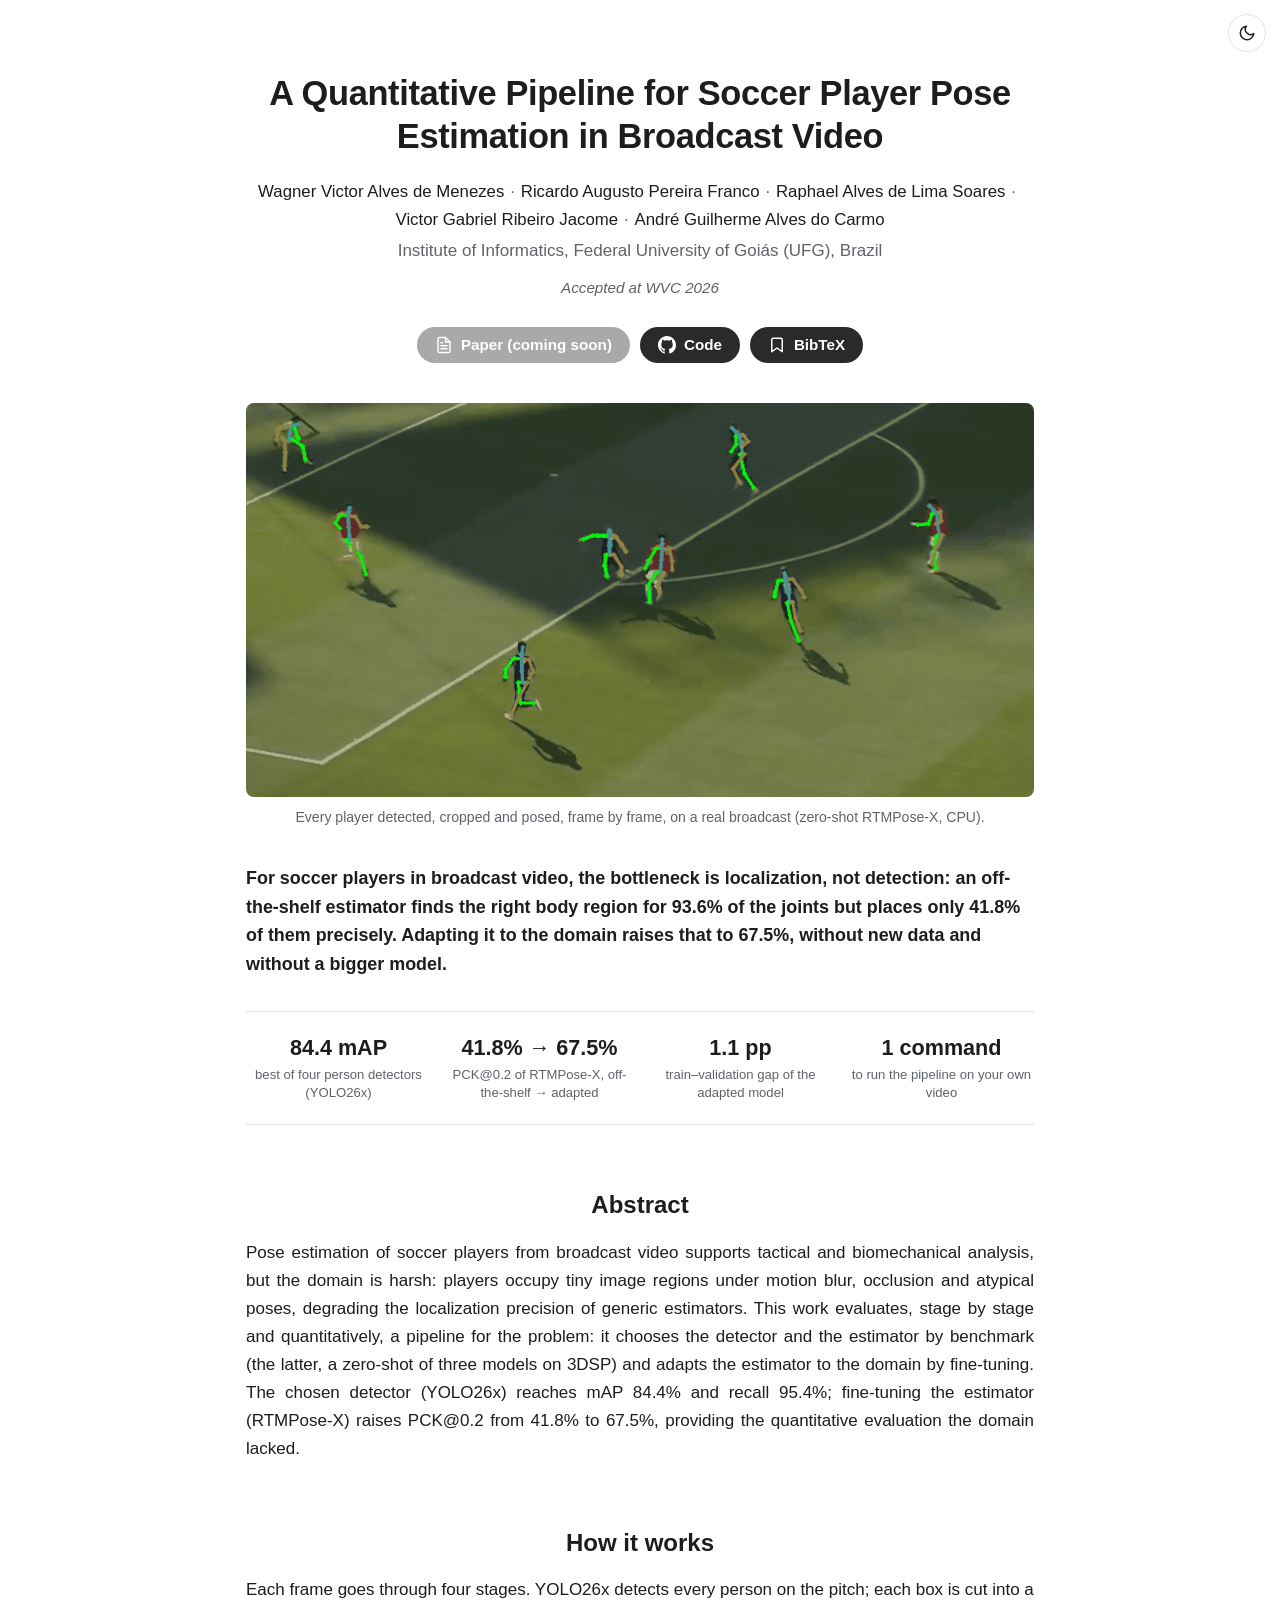
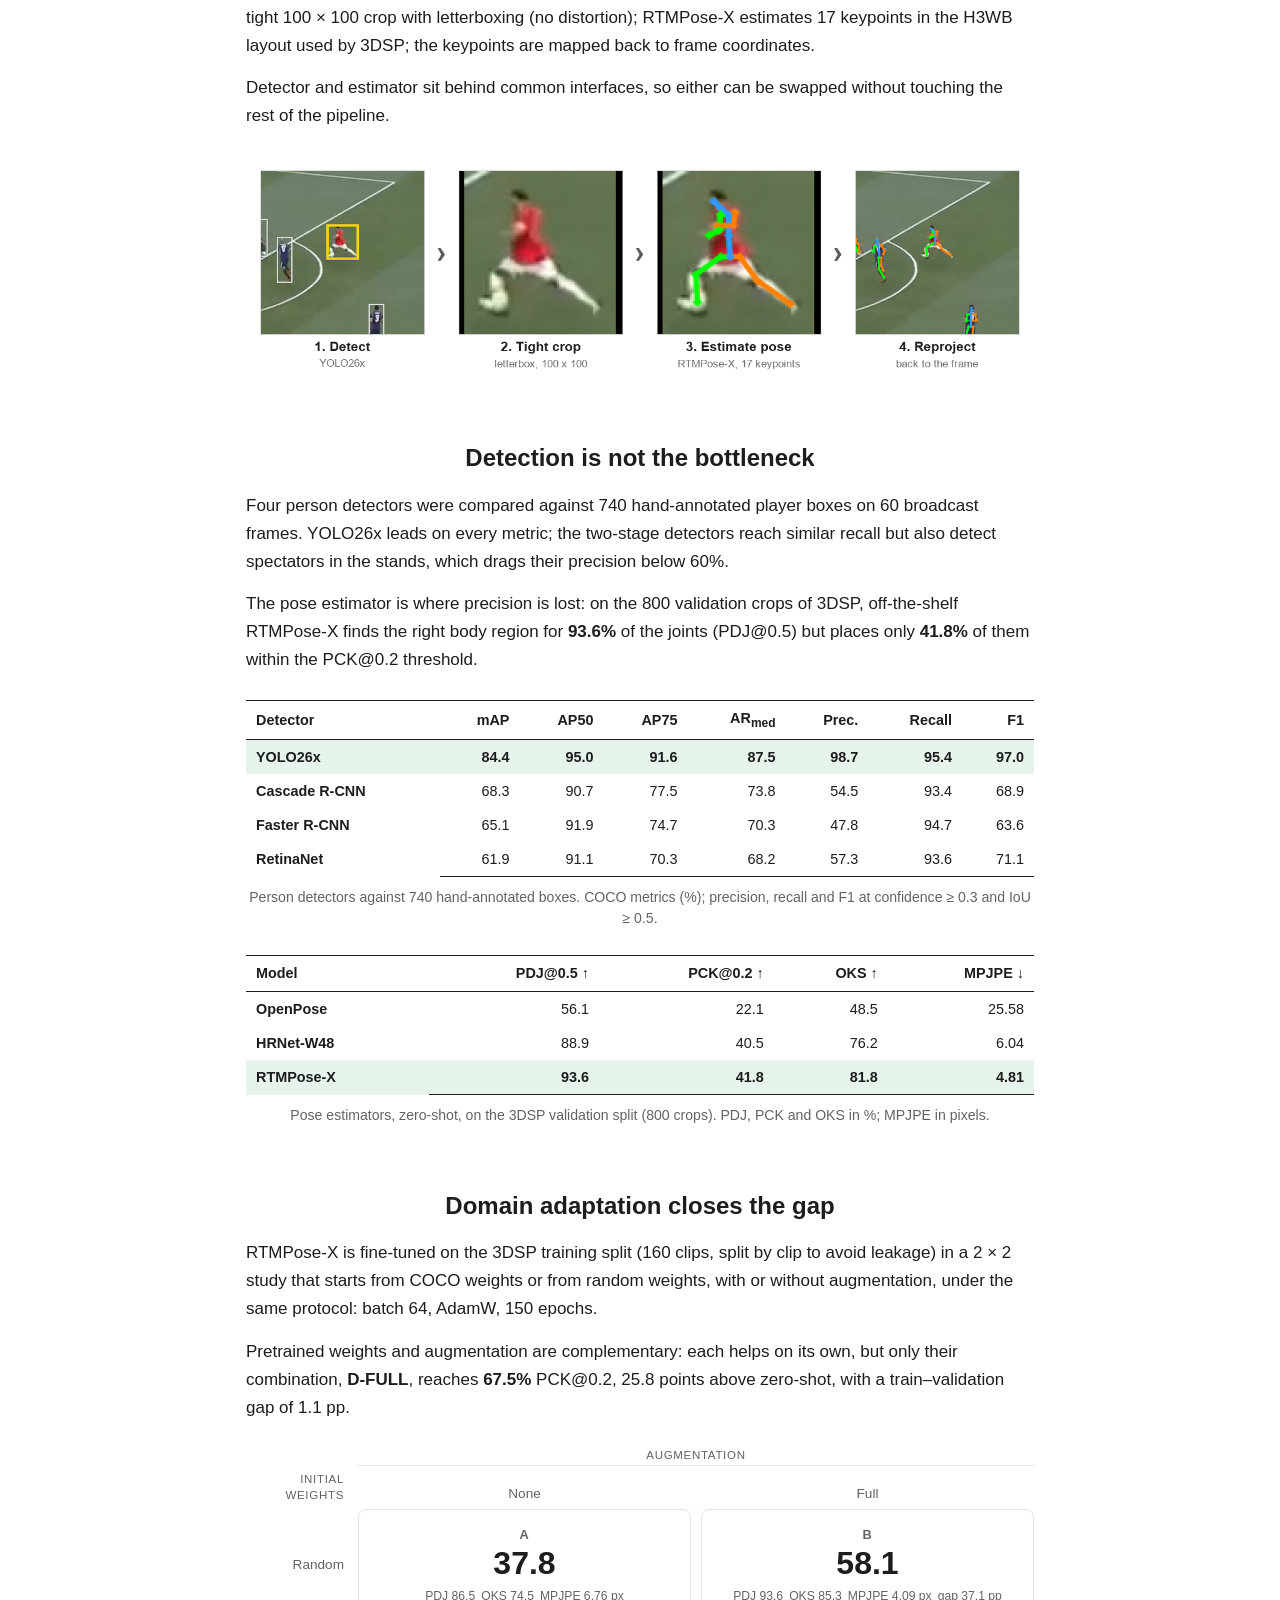
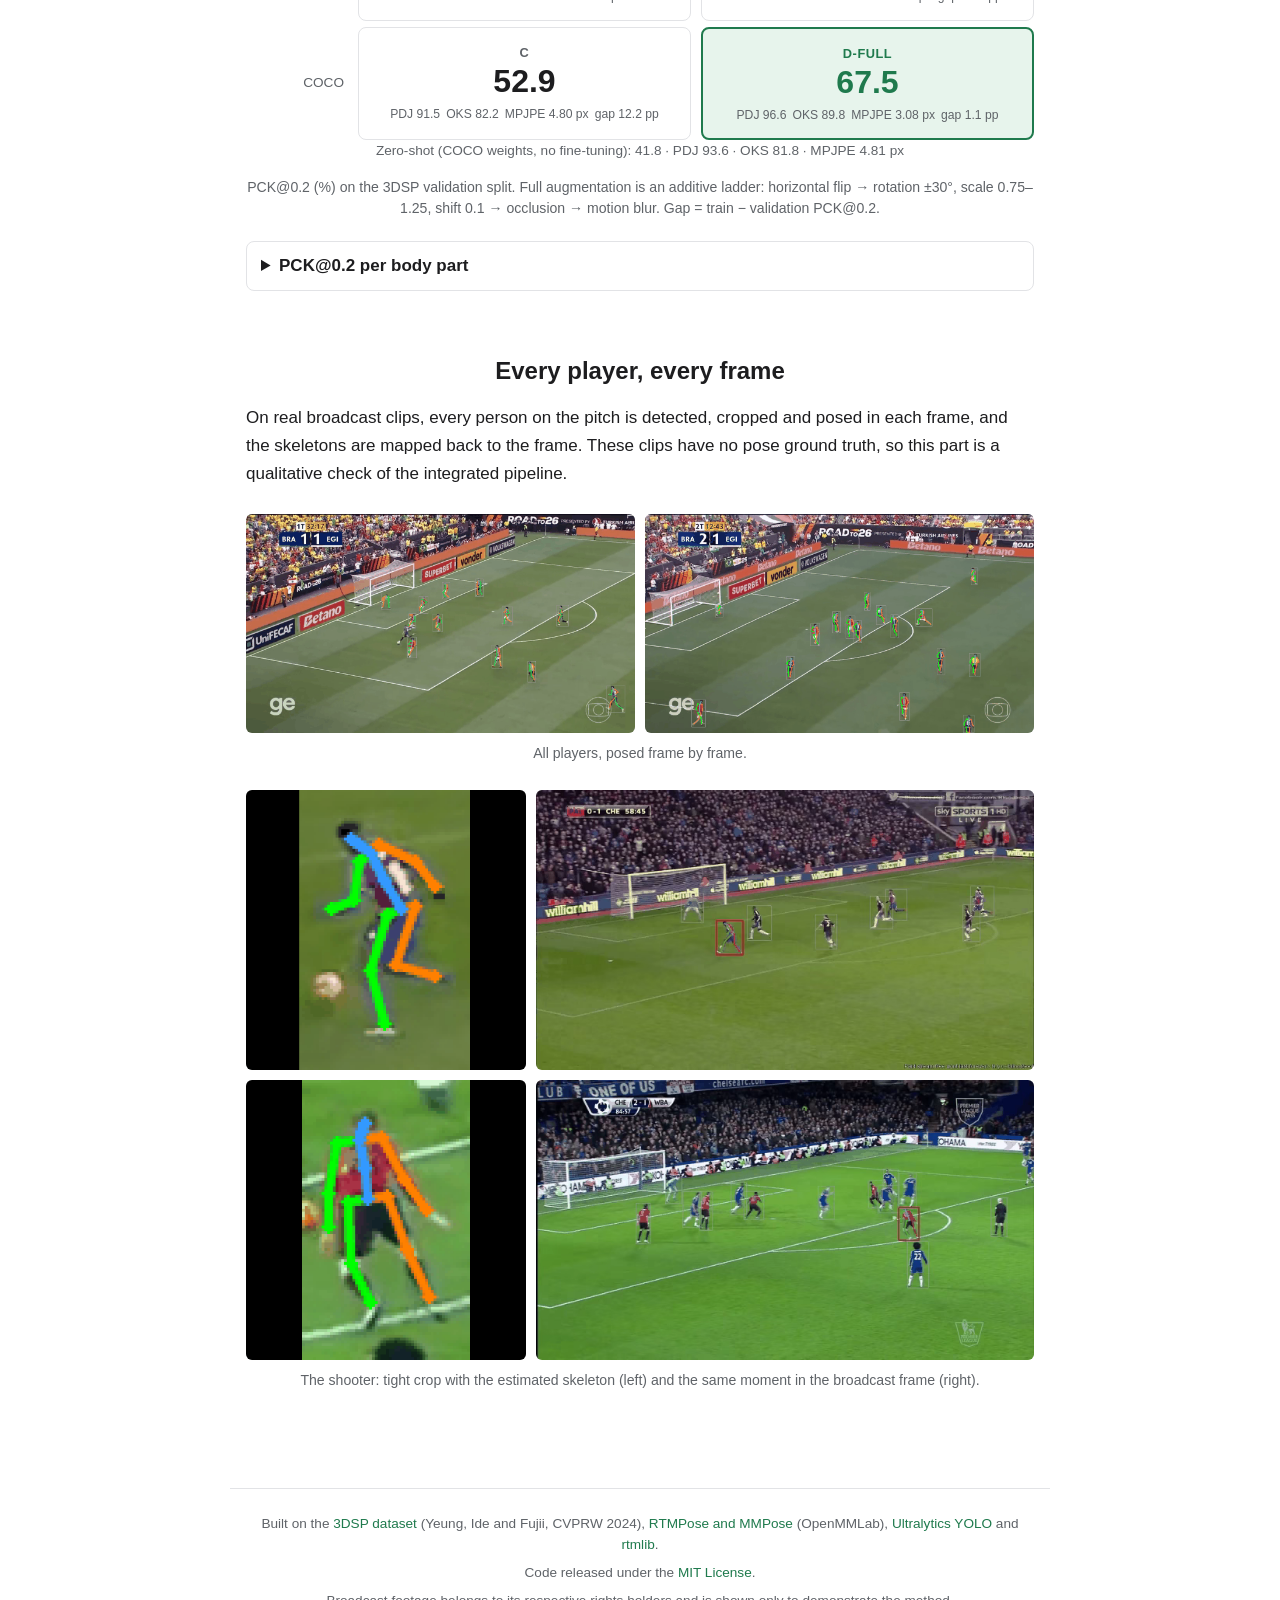
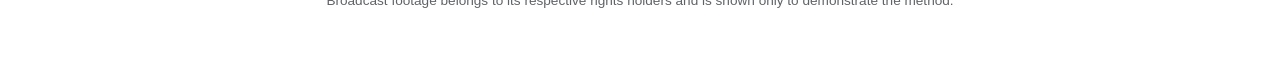
==== docs/index.html @ a641b064 "docs(page): project page do artigo do WVC 2026 em docs/ Página estática (HTML + CSS + JS mínimo, sem" ====
<!doctype html>
<html lang="en">
<head>
  <meta charset="utf-8">
  <meta name="viewport" content="width=device-width, initial-scale=1">
  <title>A Quantitative Pipeline for Soccer Player Pose Estimation in Broadcast Video</title>
  <meta name="description" content="Detector selection, estimator benchmark and domain adaptation for soccer player pose estimation in broadcast video, with every stage chosen by experiment. Accepted at WVC 2026.">
  <meta name="color-scheme" content="light dark">

  <!-- Open Graph / Twitter: static on purpose (link-preview crawlers do not run JavaScript). -->
  <meta property="og:type" content="website">
  <meta property="og:site_name" content="football-orient-pose">
  <meta property="og:url" content="https://wagnervic.github.io/football-orient-pose/">
  <meta property="og:title" content="A Quantitative Pipeline for Soccer Player Pose Estimation in Broadcast Video">
  <meta property="og:description" content="The bottleneck is localization, not detection: domain adaptation raises PCK@0.2 of RTMPose-X from 41.8% to 67.5% on broadcast soccer. Accepted at WVC 2026.">
  <meta property="og:image" content="https://wagnervic.github.io/football-orient-pose/static/images/og-preview.jpg">
  <meta property="og:image:width" content="1200">
  <meta property="og:image:height" content="630">
  <meta property="og:image:alt" content="Soccer players on a broadcast pitch, each overlaid with an estimated colored skeleton.">
  <meta name="twitter:card" content="summary_large_image">
  <meta name="twitter:title" content="A Quantitative Pipeline for Soccer Player Pose Estimation in Broadcast Video">
  <meta name="twitter:description" content="The bottleneck is localization, not detection: domain adaptation raises PCK@0.2 of RTMPose-X from 41.8% to 67.5% on broadcast soccer. Accepted at WVC 2026.">
  <meta name="twitter:image" content="https://wagnervic.github.io/football-orient-pose/static/images/og-preview.jpg">
  <meta name="twitter:image:alt" content="Soccer players on a broadcast pitch, each overlaid with an estimated colored skeleton.">

  <link rel="icon" href="data:image/svg+xml,%3Csvg xmlns='http://www.w3.org/2000/svg' viewBox='0 0 32 32'%3E%3Ccircle cx='16' cy='16' r='14' fill='%231f7a4d'/%3E%3Ccircle cx='16' cy='9' r='3' fill='white'/%3E%3Cpath d='M16 12v9M10 15h12M16 21l-4 6M16 21l4 6' stroke='white' stroke-width='2.4' stroke-linecap='round'/%3E%3C/svg%3E">
  <link rel="stylesheet" href="static/css/style.css">
  <script>
    try {
      var t = localStorage.getItem("theme");
      if (t === "light" || t === "dark") document.documentElement.setAttribute("data-theme", t);
    } catch (e) {}
  </script>
  <script src="static/js/main.js" defer></script>
</head>
<body>
  <button class="theme-toggle" id="theme-toggle" type="button" aria-label="Switch between light and dark mode"></button>

  <main class="page">
    <header class="intro">
      <h1 id="title">A Quantitative Pipeline for Soccer Player Pose Estimation in Broadcast Video</h1>
      <p class="authors" id="authors"></p>
      <p class="affiliation" id="affiliation"></p>
      <p class="status" id="status" hidden></p>
      <nav class="buttons" id="buttons" aria-label="Paper, code and citation"></nav>
      <div class="bibtex" id="bibtex" hidden>
        <div class="bibtex-head">
          <span id="bibtex-note"></span>
          <button class="copy" id="bibtex-copy" type="button">Copy</button>
        </div>
        <pre><code id="bibtex-code"></code></pre>
      </div>
    </header>

    <figure class="hero" id="hero"></figure>

    <p class="tldr" id="tldr"></p>
    <ul class="highlights" id="highlights"></ul>

    <section class="block" id="abstract-section" aria-labelledby="abstract-title">
      <h2 id="abstract-title">Abstract</h2>
      <p class="abstract" id="abstract"></p>
    </section>

    <section class="block" id="pipeline"></section>
    <section class="block" id="detection"></section>
    <section class="block" id="adaptation"></section>
    <section class="block" id="gallery"></section>

    <p class="load-error" id="load-error" hidden>
      The page content (<code>static/data/paper.json</code>) could not be loaded. If you opened this
      file straight from disk, serve the folder over HTTP instead:
      <code>cd docs &amp;&amp; python -m http.server 8000</code>, then open
      <code>http://localhost:8000</code>.
    </p>
    <noscript><p class="load-error">This page renders its content with JavaScript from <code>static/data/paper.json</code>.</p></noscript>
  </main>

  <footer class="footer" id="footer"></footer>
</body>
</html>
---- docs/static/css/style.css ----
/* Project page: single centered column, in the spirit of react-lm.github.io. */

:root {
  --bg: #ffffff;
  --fg: #1d1d1f;
  --muted: #5f6368;
  --border: #e2e3e6;
  --surface: #f5f6f7;
  --accent: #1f7a4d;
  --accent-soft: #e7f4ec;
  --btn-bg: #2a2a2d;
  --btn-fg: #ffffff;
  --todo-bg: #fff1b8;
  --todo-fg: #6b4e00;
  --radius: 8px;
  --column: 820px;
  color-scheme: light;
}

@media (prefers-color-scheme: dark) {
  :root:not([data-theme="light"]) {
    --bg: #121316;
    --fg: #e7e8ea;
    --muted: #a2a6ad;
    --border: #2b2d33;
    --surface: #1a1c20;
    --accent: #5ccb92;
    --accent-soft: #15291f;
    --btn-bg: #e7e8ea;
    --btn-fg: #121316;
    --todo-bg: #4a3a00;
    --todo-fg: #ffe28a;
    color-scheme: dark;
  }
}

:root[data-theme="dark"] {
  --bg: #121316;
  --fg: #e7e8ea;
  --muted: #a2a6ad;
  --border: #2b2d33;
  --surface: #1a1c20;
  --accent: #5ccb92;
  --accent-soft: #15291f;
  --btn-bg: #e7e8ea;
  --btn-fg: #121316;
  --todo-bg: #4a3a00;
  --todo-fg: #ffe28a;
  color-scheme: dark;
}

*,
*::before,
*::after { box-sizing: border-box; }

html { -webkit-text-size-adjust: 100%; }

body {
  margin: 0;
  background: var(--bg);
  color: var(--fg);
  font-family: -apple-system, BlinkMacSystemFont, "Segoe UI", Roboto, "Helvetica Neue", Arial, sans-serif;
  font-size: 17px;
  line-height: 1.65;
  overflow-wrap: break-word;
}

a { color: var(--accent); text-decoration: none; }
a:hover { text-decoration: underline; }

img,
video { display: block; max-width: 100%; height: auto; }

code,
pre { font-family: ui-monospace, SFMono-Regular, Menlo, Consolas, "Liberation Mono", monospace; }

.page {
  max-width: var(--column);
  margin: 0 auto;
  padding: 72px 16px 24px;
}

.muted { color: var(--muted); font-weight: 400; }

.todo {
  background: var(--todo-bg);
  color: var(--todo-fg);
  border-radius: 4px;
  padding: 0 4px;
}

/* ---------- header ---------- */

.intro { text-align: center; }

h1 {
  margin: 0 0 20px;
  font-size: 2.15rem;
  line-height: 1.25;
  font-weight: 700;
  letter-spacing: -0.01em;
}

.authors {
  margin: 0 0 4px;
  font-size: 1.05rem;
}
.authors .author { white-space: nowrap; }
.authors .sep { color: var(--muted); padding: 0 0.35em; }

.affiliation { margin: 0; color: var(--muted); }

.status {
  margin: 10px 0 0;
  color: var(--muted);
  font-size: 0.95rem;
  font-style: italic;
}

.buttons {
  display: flex;
  flex-wrap: wrap;
  justify-content: center;
  gap: 10px;
  margin: 26px 0 0;
}

.btn {
  display: inline-flex;
  align-items: center;
  gap: 8px;
  padding: 9px 18px;
  border: 0;
  border-radius: 999px;
  background: var(--btn-bg);
  color: var(--btn-fg);
  font: inherit;
  font-size: 0.95rem;
  font-weight: 600;
  line-height: 1.2;
  cursor: pointer;
}
.btn:hover { text-decoration: none; opacity: 0.88; }
.btn:focus-visible,
.copy:focus-visible,
.theme-toggle:focus-visible,
summary:focus-visible { outline: 2px solid var(--accent); outline-offset: 3px; }
.btn svg { width: 18px; height: 18px; flex: none; }
.btn.is-disabled { opacity: 0.4; cursor: not-allowed; }
.btn.is-disabled:hover { opacity: 0.4; }

.bibtex {
  margin: 20px 0 0;
  text-align: left;
  border: 1px solid var(--border);
  border-radius: var(--radius);
  background: var(--surface);
}
.bibtex-head {
  display: flex;
  align-items: center;
  justify-content: space-between;
  gap: 12px;
  padding: 10px 14px;
  border-bottom: 1px solid var(--border);
  color: var(--muted);
  font-size: 0.85rem;
  line-height: 1.4;
}
.bibtex pre {
  margin: 0;
  padding: 14px;
  overflow-x: auto;
  font-size: 0.82rem;
  line-height: 1.55;
}
.copy {
  flex: none;
  padding: 5px 12px;
  border: 1px solid var(--border);
  border-radius: 999px;
  background: var(--bg);
  color: var(--fg);
  font: inherit;
  font-size: 0.82rem;
  cursor: pointer;
}

/* ---------- hero, tl;dr, highlights ---------- */

.hero { margin: 40px 0 0; }
.hero img { width: 100%; border-radius: var(--radius); }

figcaption {
  margin-top: 10px;
  color: var(--muted);
  font-size: 0.88rem;
  line-height: 1.5;
  text-align: center;
}

.tldr {
  margin: 36px 0 0;
  font-size: 1.12rem;
  font-weight: 700;
  line-height: 1.6;
}

.highlights {
  display: grid;
  grid-template-columns: repeat(4, 1fr);
  gap: 16px;
  margin: 32px 0 0;
  padding: 22px 0;
  list-style: none;
  border-top: 1px solid var(--border);
  border-bottom: 1px solid var(--border);
  text-align: center;
}
.highlights .value {
  display: block;
  font-size: 1.35rem;
  font-weight: 700;
  line-height: 1.3;
  white-space: nowrap;
}
.highlights .label {
  display: block;
  margin-top: 4px;
  color: var(--muted);
  font-size: 0.82rem;
  line-height: 1.4;
}

/* ---------- sections ---------- */

.block { margin: 64px 0 0; }

h2 {
  margin: 0 0 18px;
  font-size: 1.5rem;
  line-height: 1.3;
  font-weight: 700;
  text-align: center;
}

.block p { margin: 0 0 14px; }
.abstract { text-align: justify; hyphens: auto; }

.figure { margin: 26px 0 0; }
.figure img { width: 100%; border-radius: var(--radius); }

/* ---------- tables ---------- */

.table-figure { margin: 26px 0 0; }
.table-wrap { overflow-x: auto; }

table {
  width: 100%;
  border-collapse: collapse;
  font-size: 0.9rem;
  font-variant-numeric: tabular-nums;
  line-height: 1.4;
}
thead th {
  border-top: 1.5px solid var(--fg);
  border-bottom: 1px solid var(--fg);
  font-weight: 600;
}
tbody tr:last-child td { border-bottom: 1.5px solid var(--fg); }
th,
td {
  padding: 7px 10px;
  text-align: right;
  white-space: nowrap;
}
th:first-child,
td:first-child { text-align: left; }
tr.best > * { background: var(--accent-soft); font-weight: 700; }
td.best-col,
th.best-col { font-weight: 700; }
th .muted { font-size: 0.8em; }

/* ---------- 2x2 matrix ---------- */

.matrix {
  display: grid;
  grid-template-columns: auto 1fr 1fr;
  gap: 6px 10px;
  margin: 26px 0 0;
}
.matrix .axis {
  align-self: end;
  color: var(--muted);
  font-size: 0.85rem;
  line-height: 1.35;
  text-align: center;
}
.matrix .axis small { display: block; font-size: 0.72rem; text-transform: uppercase; letter-spacing: 0.06em; }
.matrix .axis.span { grid-column: 2 / 4; padding-bottom: 2px; border-bottom: 1px solid var(--border); }
.matrix .axis.corner { text-align: right; padding-right: 4px; max-width: 7.5em; }
.matrix .axis.row { align-self: center; text-align: right; padding-right: 4px; }
.cell {
  padding: 14px 12px;
  border: 1px solid var(--border);
  border-radius: var(--radius);
  text-align: center;
}
.cell .id { color: var(--muted); font-size: 0.8rem; font-weight: 600; letter-spacing: 0.04em; }
.cell .pck { font-size: 2rem; font-weight: 700; line-height: 1.15; font-variant-numeric: tabular-nums; }
.cell .meta { margin-top: 6px; color: var(--muted); font-size: 0.76rem; line-height: 1.45; }
.cell .meta span { display: inline-block; padding: 0 3px; }
.cell.best { border: 2px solid var(--accent); background: var(--accent-soft); }
.cell.best .id,
.cell.best .pck { color: var(--accent); }
.reference {
  margin: 16px 0 0;
  color: var(--muted);
  font-size: 0.85rem;
  text-align: center;
}

details.more {
  margin: 22px 0 0;
  border: 1px solid var(--border);
  border-radius: var(--radius);
}
details.more summary {
  padding: 10px 14px;
  font-weight: 600;
  cursor: pointer;
}
details.more[open] summary { border-bottom: 1px solid var(--border); }
details.more .table-figure { margin: 0; padding: 12px 14px 4px; }

/* ---------- gallery ---------- */

.gallery-group { margin: 26px 0 0; }
.gallery-group .grid { display: grid; gap: 10px; }
.gallery-group.pair .grid { grid-template-columns: 1fr 1fr; }
.gallery-group.crop-frame .grid { grid-template-columns: 1fr 1.7778fr; }
.gallery-group img,
.gallery-group video { width: 100%; border-radius: 6px; background: var(--surface); }

/* ---------- footer ---------- */

.footer {
  max-width: var(--column);
  margin: 72px auto 0;
  padding: 24px 16px 48px;
  border-top: 1px solid var(--border);
  color: var(--muted);
  font-size: 0.85rem;
  line-height: 1.6;
  text-align: center;
}
.footer p { margin: 0 0 6px; }

.load-error {
  margin: 40px 0 0;
  padding: 14px 16px;
  border-radius: var(--radius);
  background: var(--todo-bg);
  color: var(--todo-fg);
}

/* ---------- theme toggle ---------- */

.theme-toggle {
  position: absolute;
  top: 14px;
  right: 14px;
  z-index: 10;
  display: grid;
  place-items: center;
  width: 38px;
  height: 38px;
  padding: 0;
  border: 1px solid var(--border);
  border-radius: 999px;
  background: var(--bg);
  color: var(--fg);
  cursor: pointer;
}
.theme-toggle svg { width: 18px; height: 18px; }

/* ---------- small screens ---------- */

@media (max-width: 640px) {
  body { font-size: 16px; }
  .page { padding-top: 64px; }
  h1 { font-size: 1.55rem; }
  .authors { font-size: 0.98rem; }
  .highlights { grid-template-columns: 1fr 1fr; row-gap: 22px; }
  .highlights .value { font-size: 1.2rem; }
  .block { margin-top: 52px; }
  h2 { font-size: 1.3rem; }
  .abstract { text-align: left; }
  table { font-size: 0.82rem; }
  th,
  td { padding: 6px 6px; }
  thead th { white-space: normal; vertical-align: bottom; }
  .optional { display: none; }
  .cell { padding: 10px 6px; }
  .cell .pck { font-size: 1.6rem; }
  .gallery-group.pair .grid { grid-template-columns: 1fr; }
}

@media (prefers-reduced-motion: reduce) {
  * { scroll-behavior: auto !important; }
}
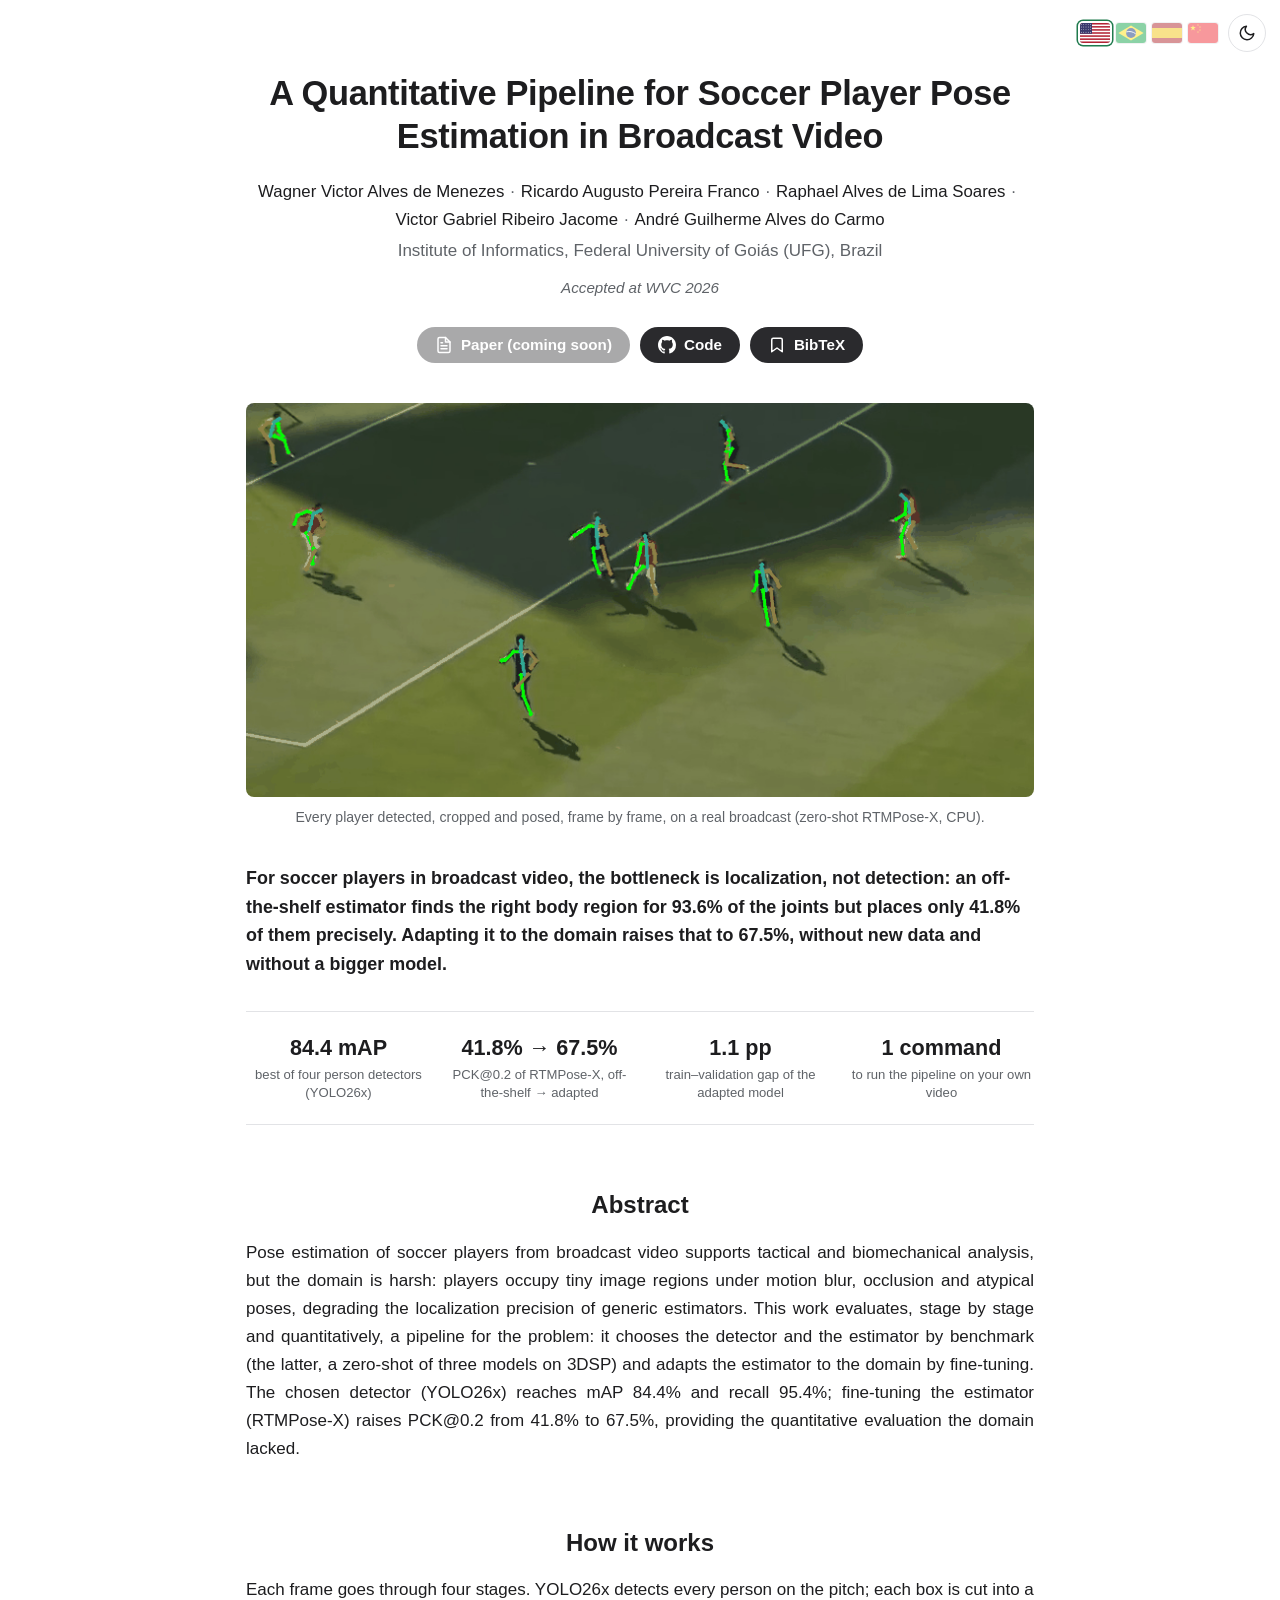
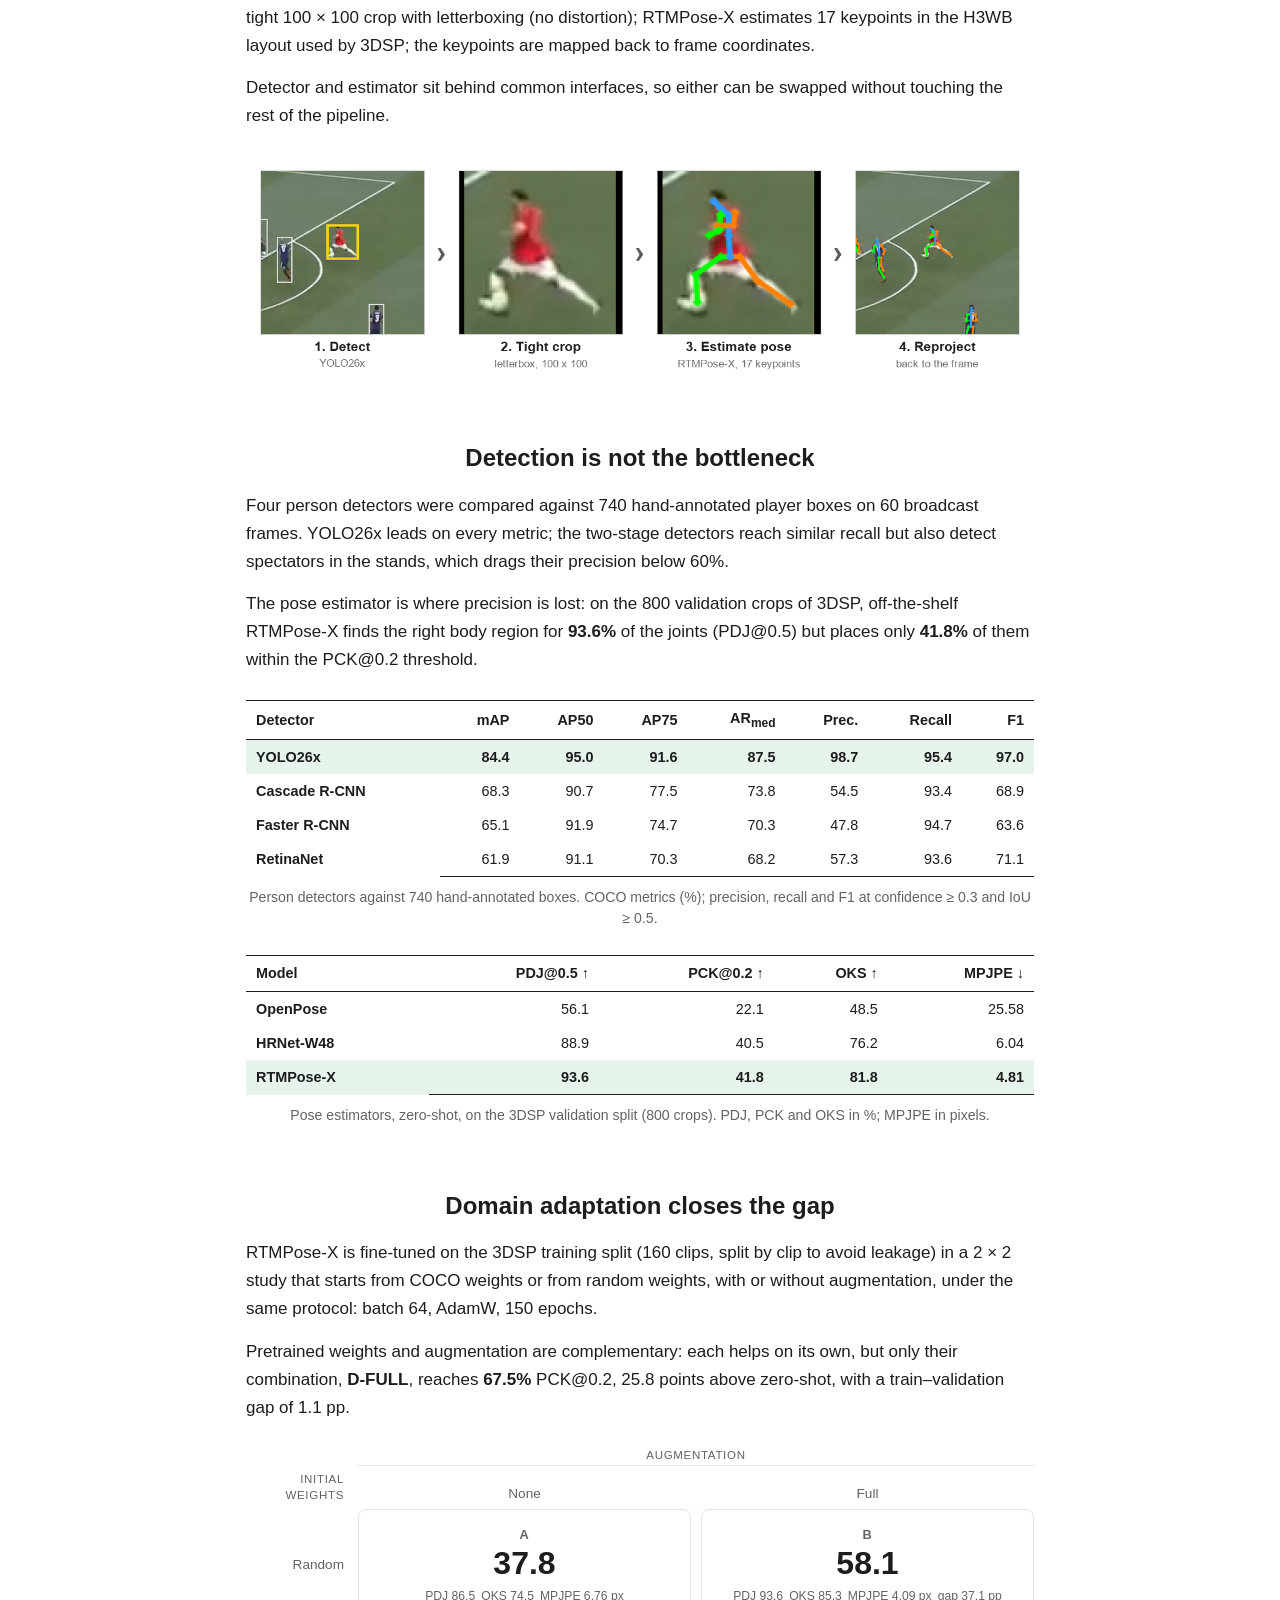
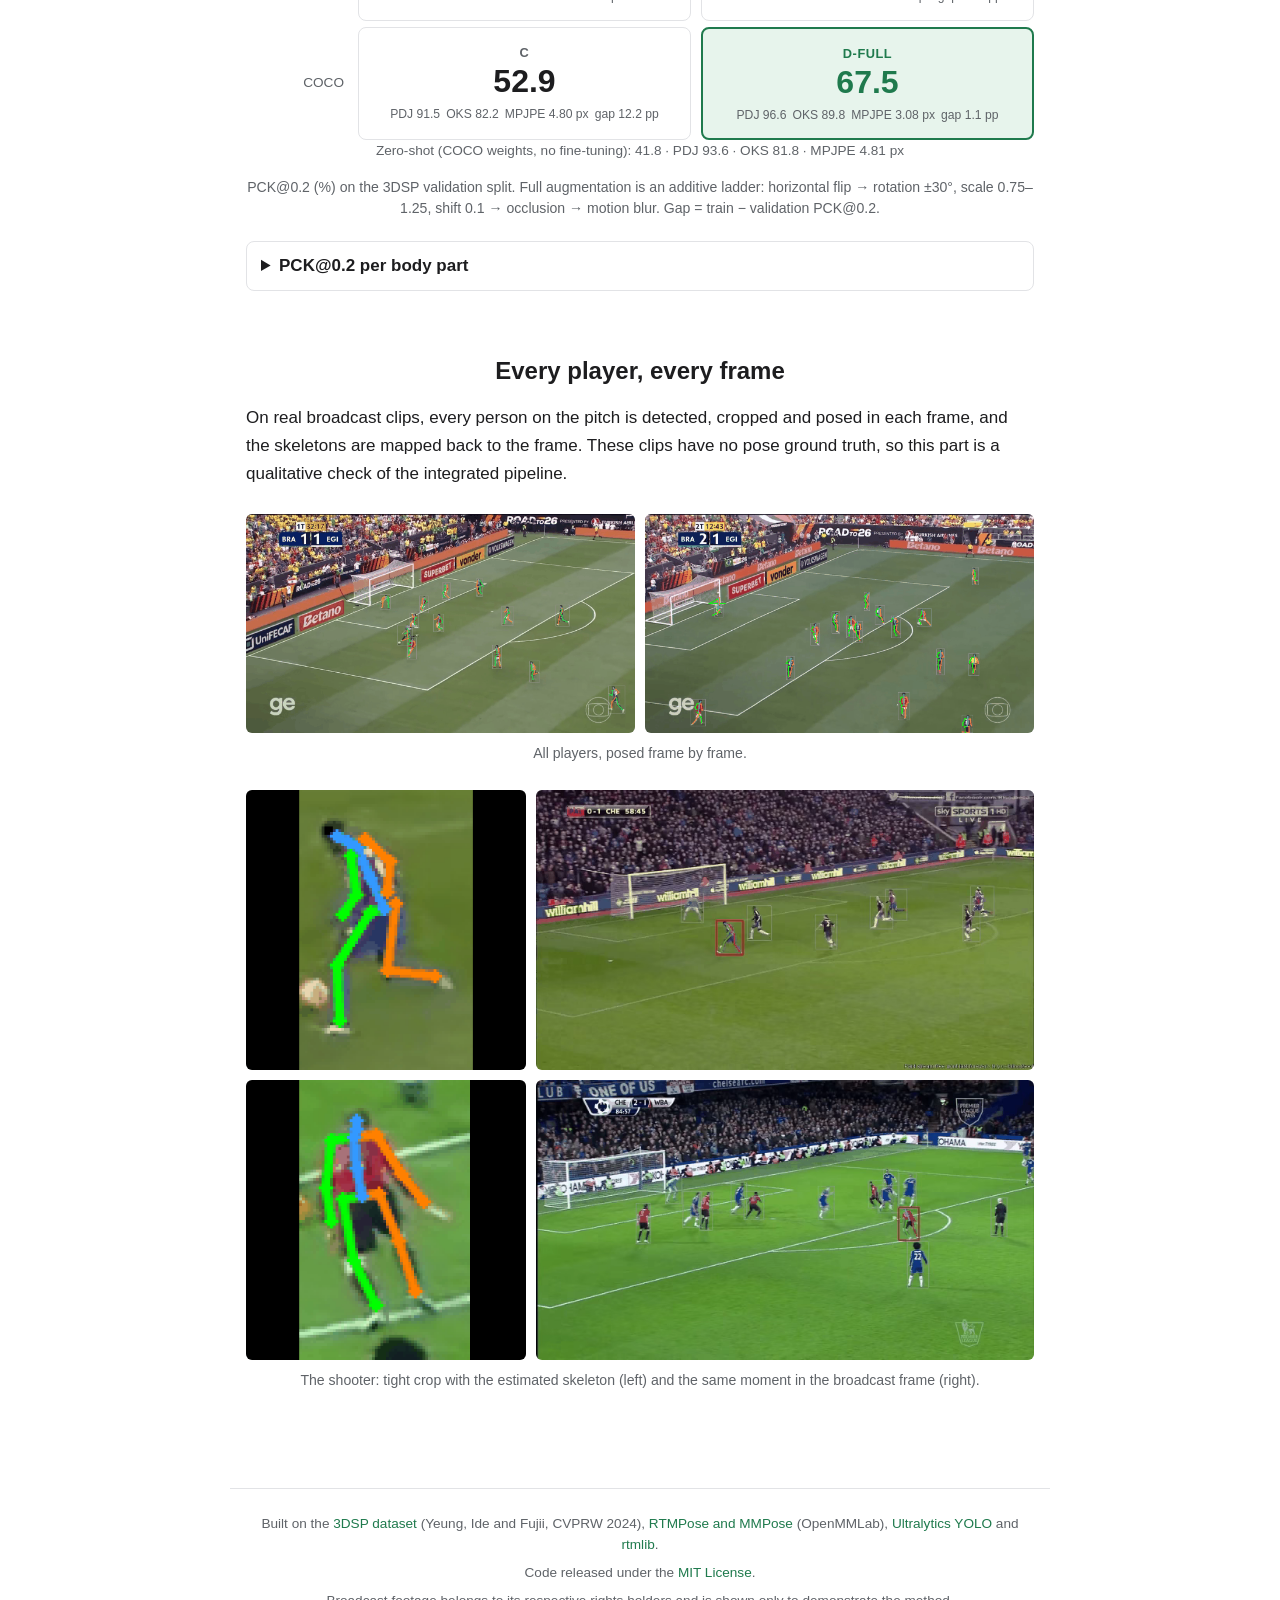
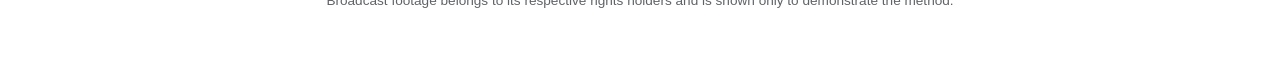
==== commit e4e4165f: "docs(page): seletor de idioma com bandeiras (en, pt-BR, es, zh) Bandeiras no canto superior direito " ====
--- a/docs/index.html
+++ b/docs/index.html
@@ -34,7 +34,10 @@
   <script src="static/js/main.js" defer></script>
 </head>
 <body>
-  <button class="theme-toggle" id="theme-toggle" type="button" aria-label="Switch between light and dark mode"></button>
+  <div class="top-controls">
+    <div class="langs" id="langs" role="group" aria-label="Language"></div>
+    <button class="theme-toggle" id="theme-toggle" type="button" aria-label="Switch between light and dark mode"></button>
+  </div>
 
   <main class="page">
     <header class="intro">
--- a/docs/static/css/style.css
+++ b/docs/static/css/style.css
@@ -65,6 +65,12 @@
   overflow-wrap: break-word;
 }
 
+:lang(zh) body,
+body:lang(zh) {
+  font-family: -apple-system, BlinkMacSystemFont, "Segoe UI", "PingFang SC", "Hiragino Sans GB", "Microsoft YaHei",
+    "Noto Sans CJK SC", "Noto Sans SC", "Source Han Sans SC", Roboto, "Helvetica Neue", Arial, sans-serif;
+}
+
 a { color: var(--accent); text-decoration: none; }
 a:hover { text-decoration: underline; }
 
@@ -116,6 +122,8 @@
   font-size: 0.95rem;
   font-style: italic;
 }
+
+:lang(zh) .status { font-style: normal; }
 
 .buttons {
   display: flex;
@@ -364,13 +372,42 @@
   color: var(--todo-fg);
 }
 
-/* ---------- theme toggle ---------- */
-
-.theme-toggle {
+/* ---------- language flags and theme toggle ---------- */
+
+.top-controls {
   position: absolute;
   top: 14px;
   right: 14px;
   z-index: 10;
+  display: flex;
+  align-items: center;
+  gap: 10px;
+}
+
+.langs { display: flex; align-items: center; gap: 6px; }
+.flag {
+  display: block;
+  width: 30px;
+  height: 20px;
+  padding: 0;
+  border: 0;
+  border-radius: 3px;
+  overflow: hidden;
+  background: none;
+  box-shadow: 0 0 0 1px var(--border);
+  opacity: 0.45;
+  cursor: pointer;
+  transition: opacity 0.15s, transform 0.15s;
+}
+.flag svg { display: block; width: 100%; height: 100%; }
+.flag:hover { opacity: 0.85; }
+.flag[aria-pressed="true"] {
+  opacity: 1;
+  box-shadow: 0 0 0 2px var(--bg), 0 0 0 3.5px var(--accent);
+}
+.flag:focus-visible { outline: 2px solid var(--accent); outline-offset: 3px; }
+
+.theme-toggle {
   display: grid;
   place-items: center;
   width: 38px;
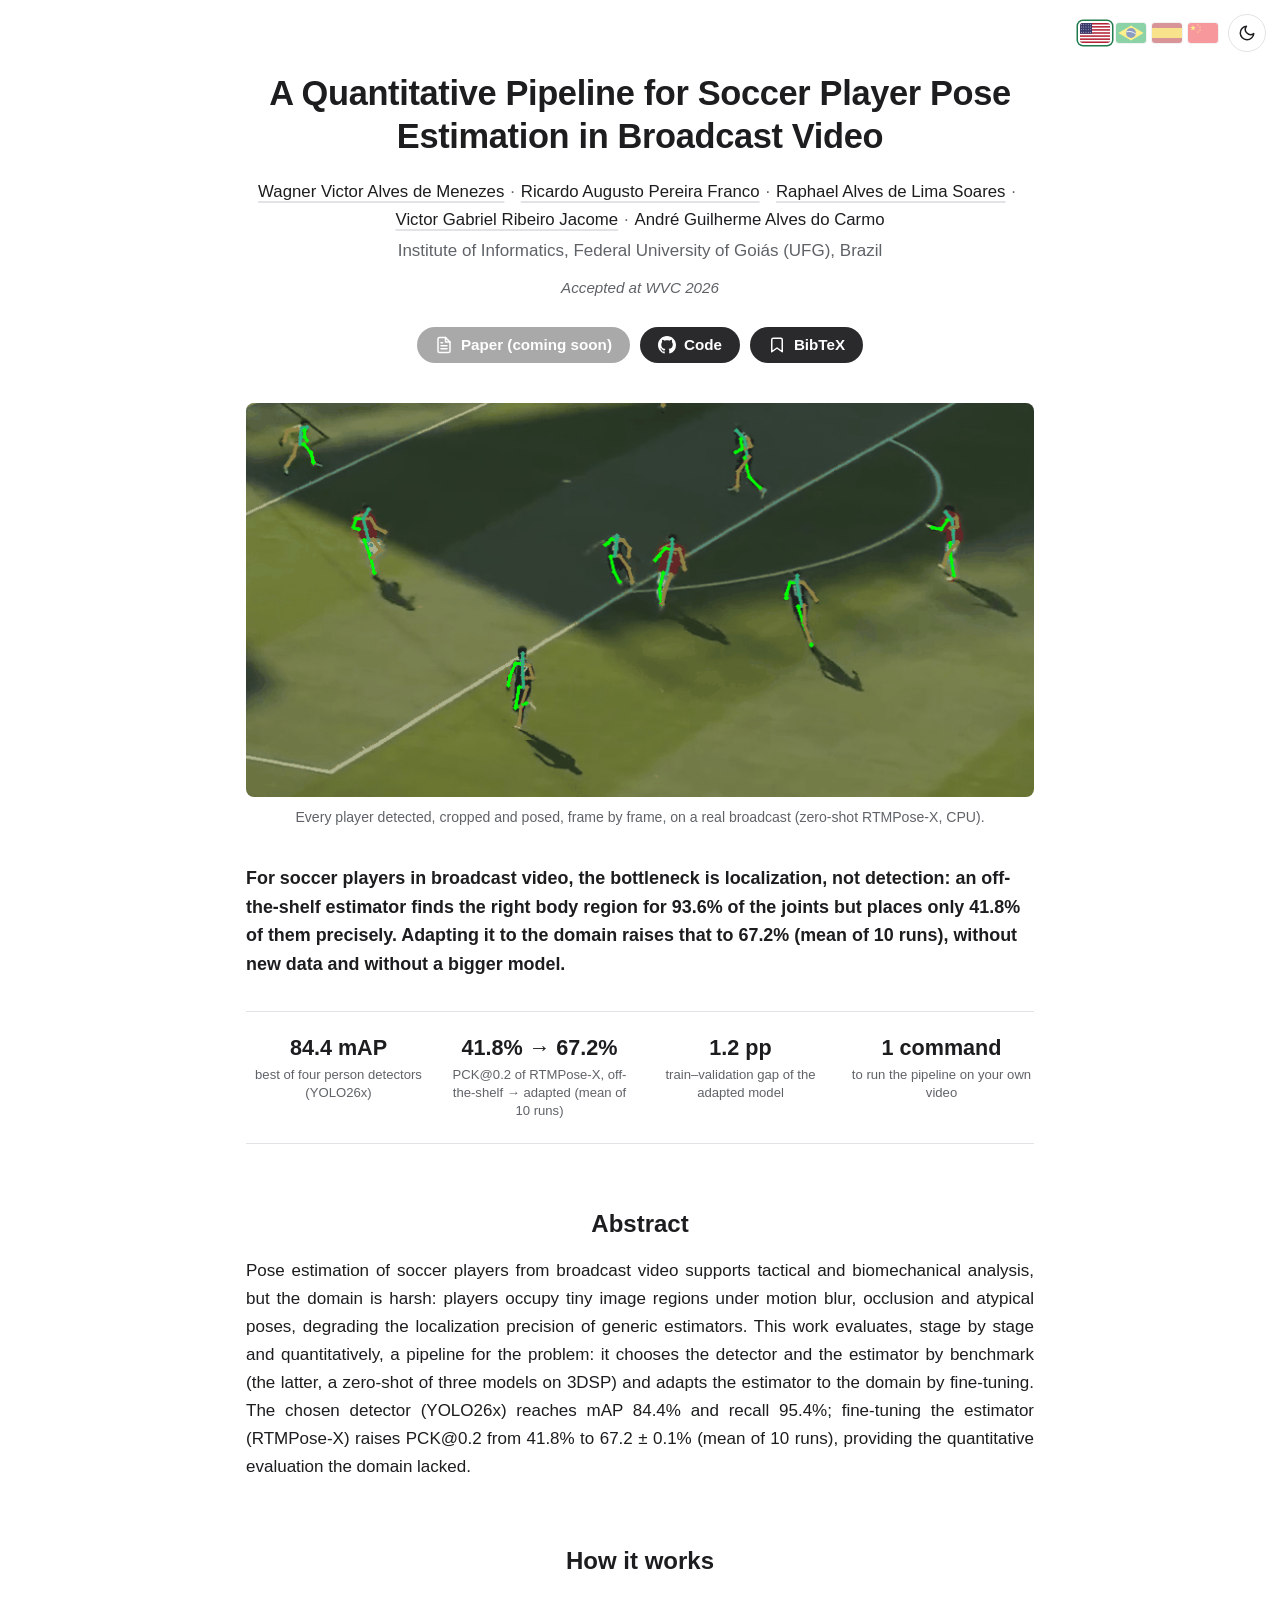
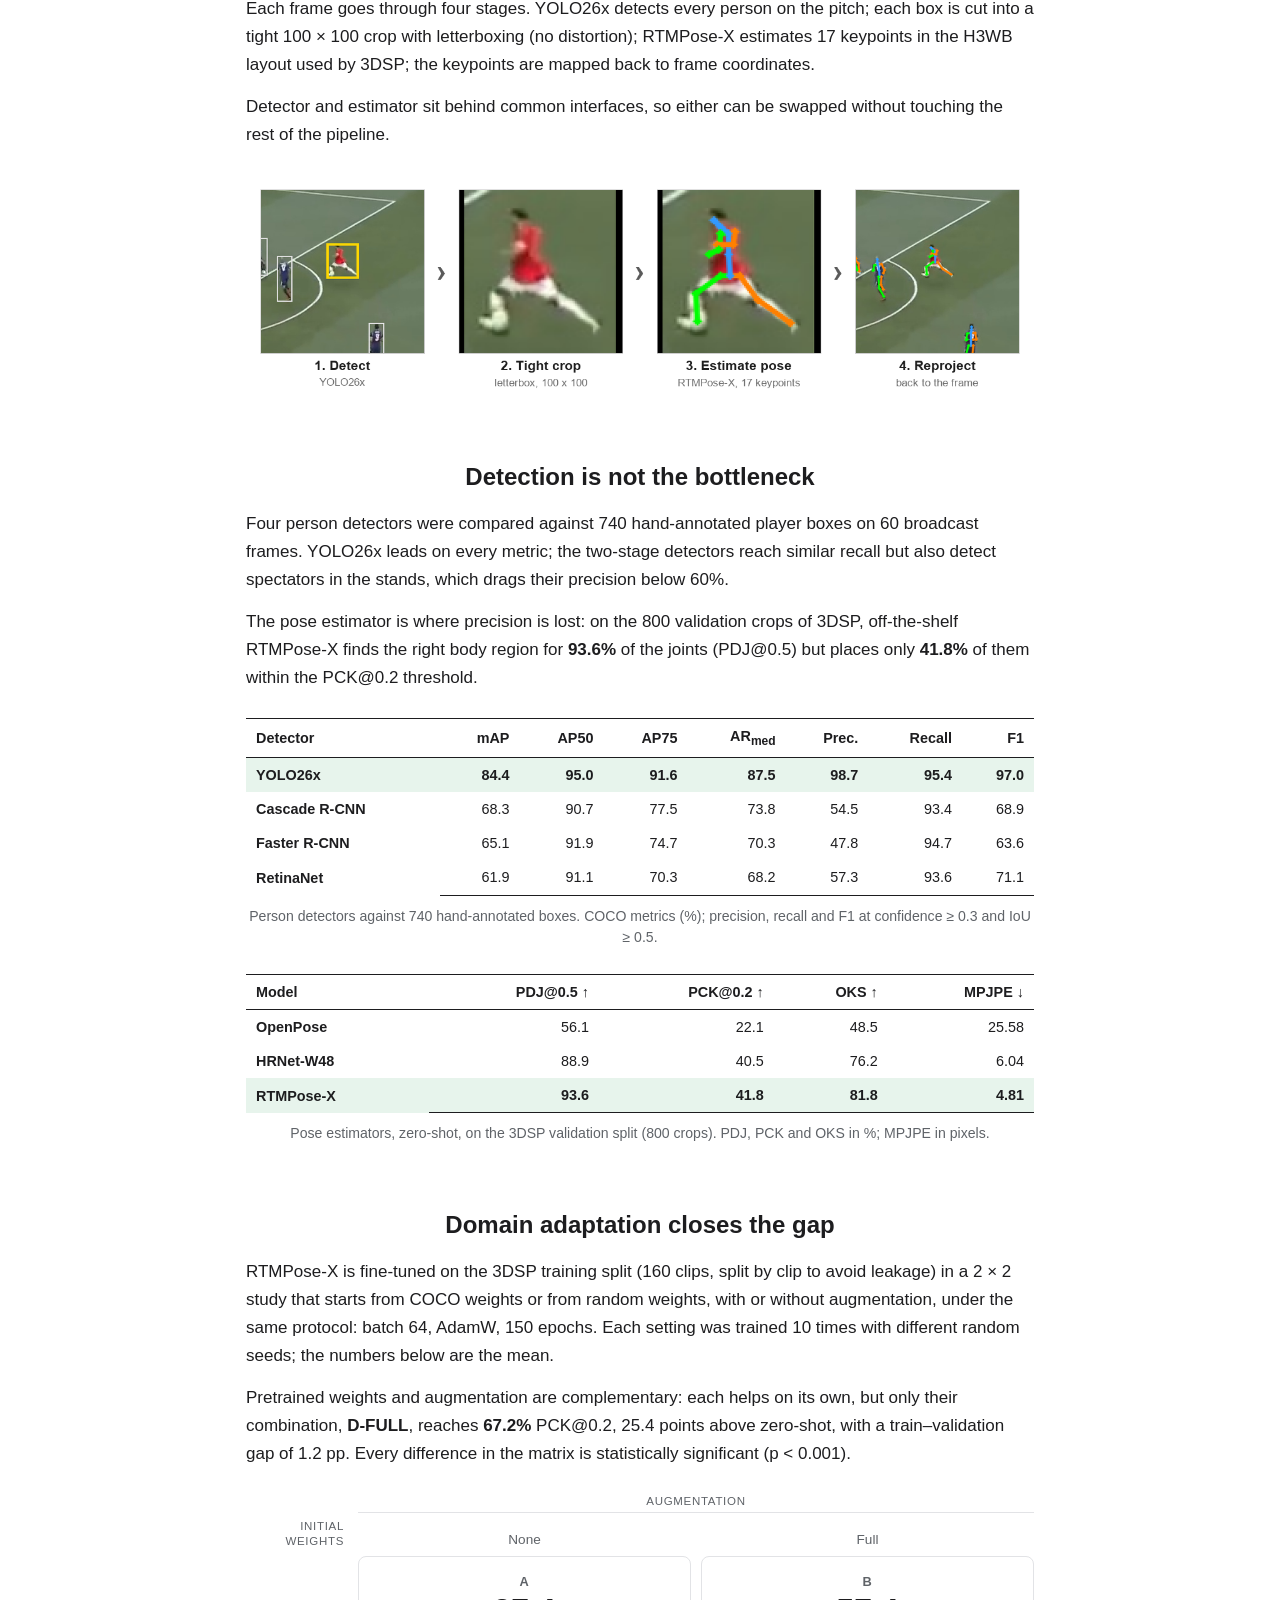
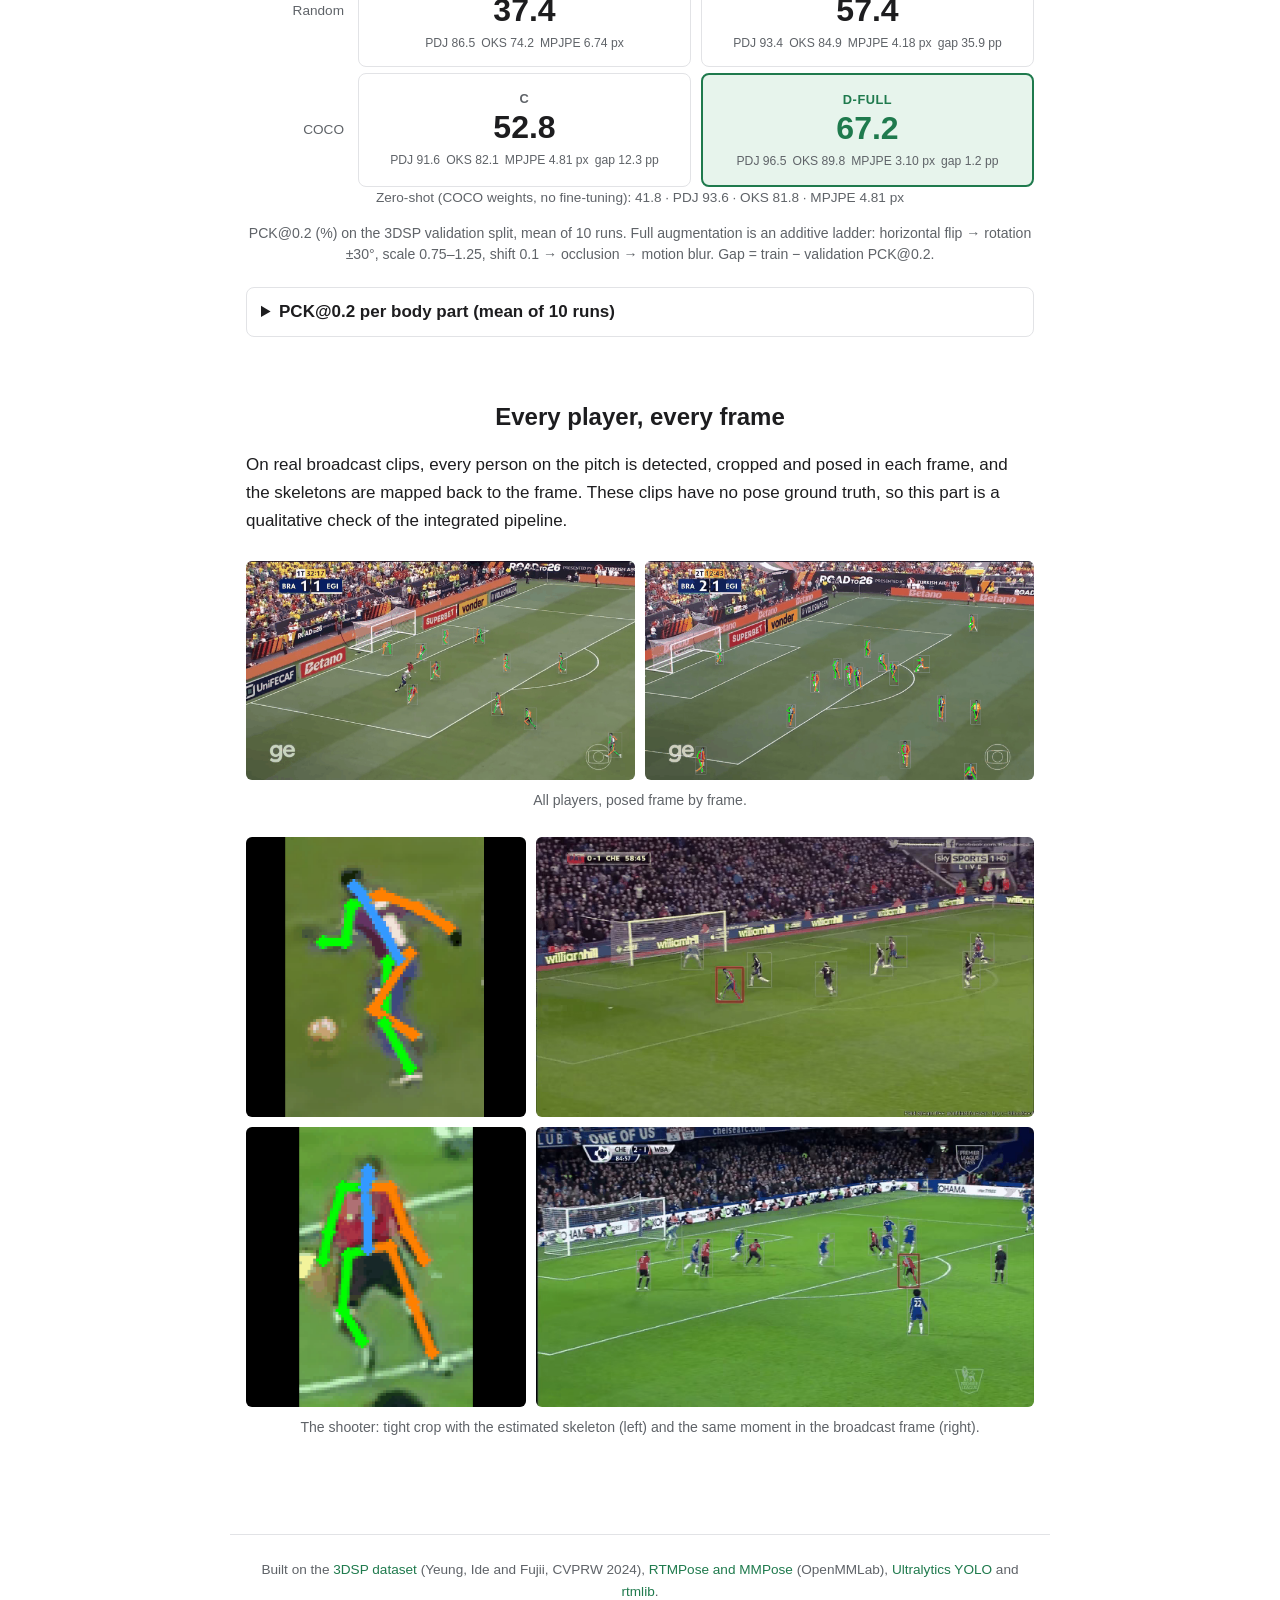
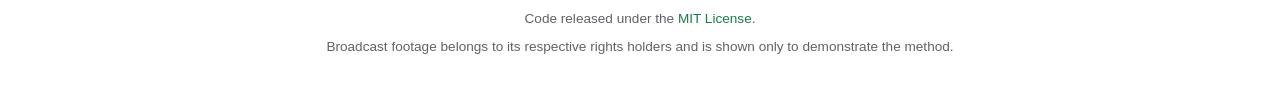
==== commit 4796b252: "docs: resultados da matriz 2x2 com a média de 10 execuções (camera-ready) README e página do projeto" ====
--- a/docs/index.html
+++ b/docs/index.html
@@ -12,14 +12,14 @@
   <meta property="og:site_name" content="football-orient-pose">
   <meta property="og:url" content="https://wagnervic.github.io/football-orient-pose/">
   <meta property="og:title" content="A Quantitative Pipeline for Soccer Player Pose Estimation in Broadcast Video">
-  <meta property="og:description" content="The bottleneck is localization, not detection: domain adaptation raises PCK@0.2 of RTMPose-X from 41.8% to 67.5% on broadcast soccer. Accepted at WVC 2026.">
+  <meta property="og:description" content="The bottleneck is localization, not detection: domain adaptation raises PCK@0.2 of RTMPose-X from 41.8% to 67.2% on broadcast soccer. Accepted at WVC 2026.">
   <meta property="og:image" content="https://wagnervic.github.io/football-orient-pose/static/images/og-preview.jpg">
   <meta property="og:image:width" content="1200">
   <meta property="og:image:height" content="630">
   <meta property="og:image:alt" content="Soccer players on a broadcast pitch, each overlaid with an estimated colored skeleton.">
   <meta name="twitter:card" content="summary_large_image">
   <meta name="twitter:title" content="A Quantitative Pipeline for Soccer Player Pose Estimation in Broadcast Video">
-  <meta name="twitter:description" content="The bottleneck is localization, not detection: domain adaptation raises PCK@0.2 of RTMPose-X from 41.8% to 67.5% on broadcast soccer. Accepted at WVC 2026.">
+  <meta name="twitter:description" content="The bottleneck is localization, not detection: domain adaptation raises PCK@0.2 of RTMPose-X from 41.8% to 67.2% on broadcast soccer. Accepted at WVC 2026.">
   <meta name="twitter:image" content="https://wagnervic.github.io/football-orient-pose/static/images/og-preview.jpg">
   <meta name="twitter:image:alt" content="Soccer players on a broadcast pitch, each overlaid with an estimated colored skeleton.">
 
--- a/docs/static/css/style.css
+++ b/docs/static/css/style.css
@@ -112,6 +112,14 @@
   font-size: 1.05rem;
 }
 .authors .author { white-space: nowrap; }
+.authors a.author {
+  color: var(--fg);
+  text-decoration: underline;
+  text-decoration-color: var(--border);
+  text-decoration-thickness: 1.5px;
+  text-underline-offset: 4px;
+}
+.authors a.author:hover { color: var(--accent); text-decoration-color: var(--accent); }
 .authors .sep { color: var(--muted); padding: 0 0.35em; }
 
 .affiliation { margin: 0; color: var(--muted); }
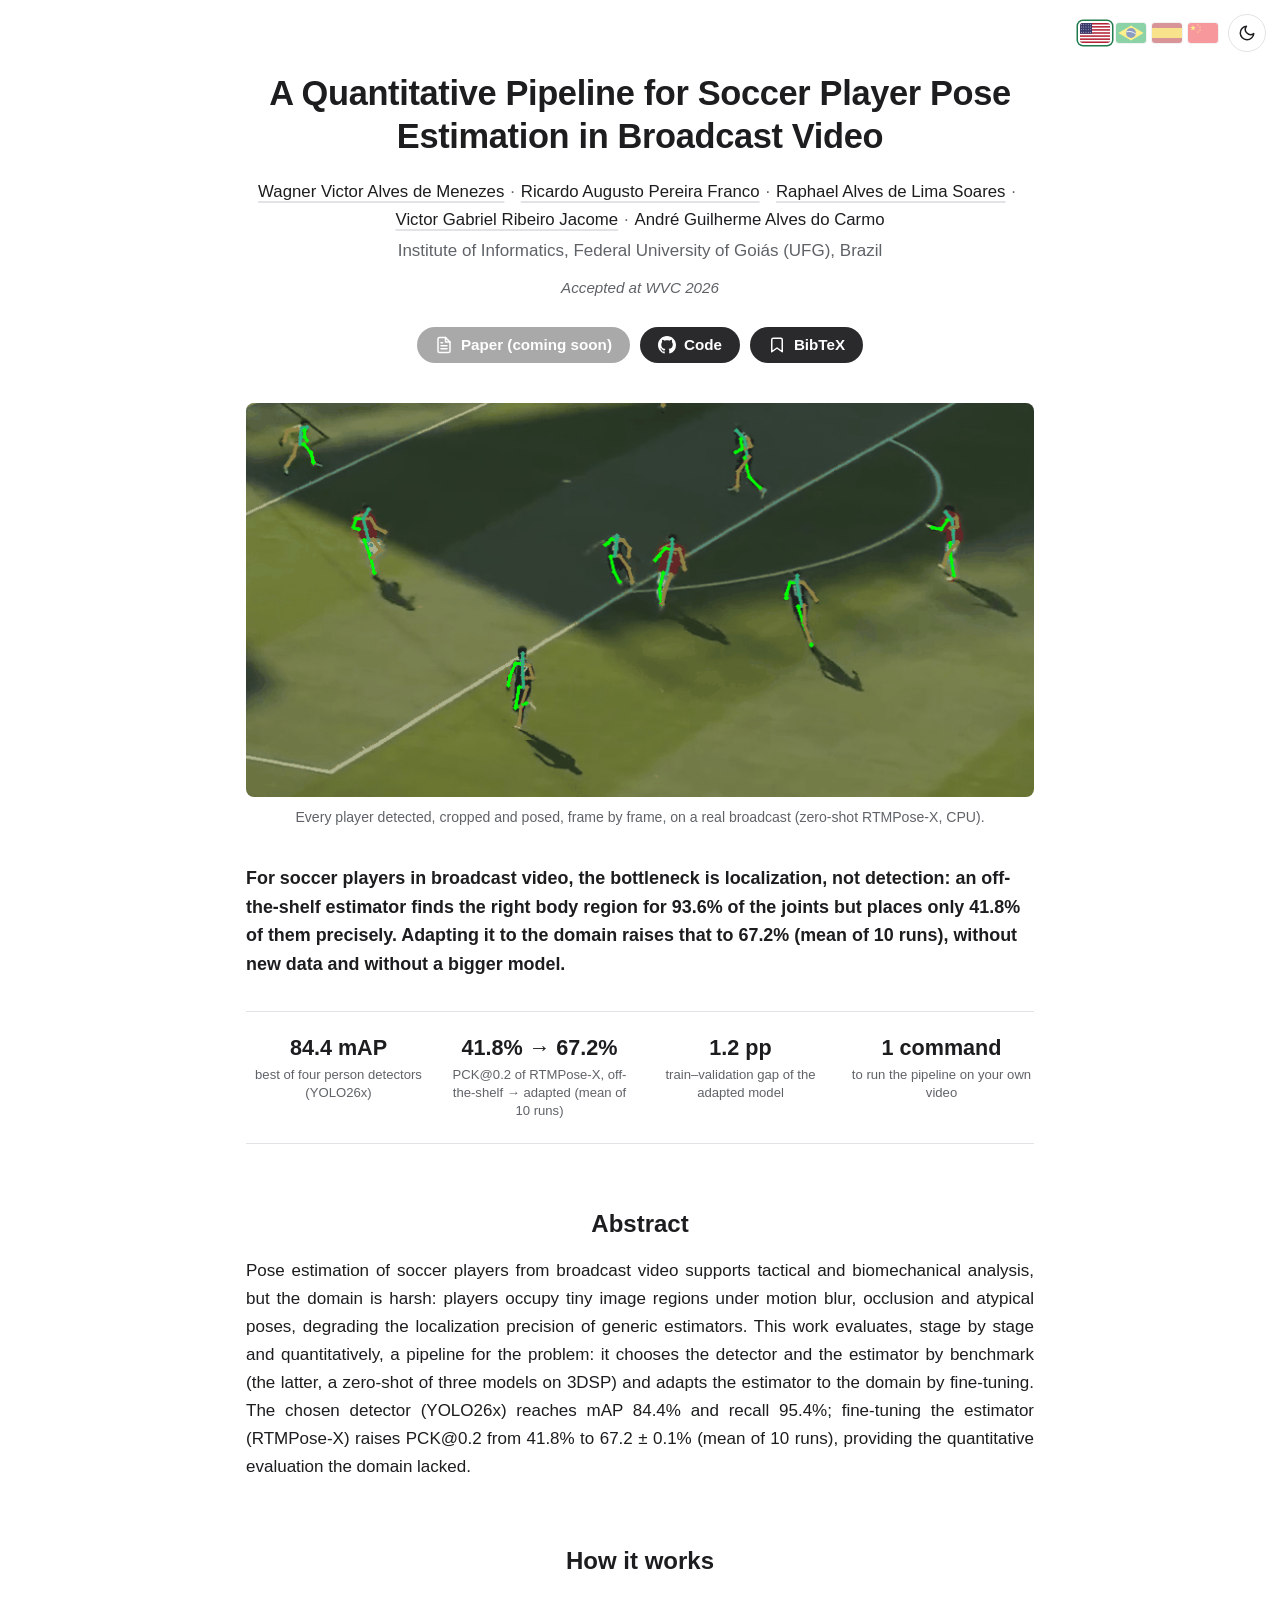
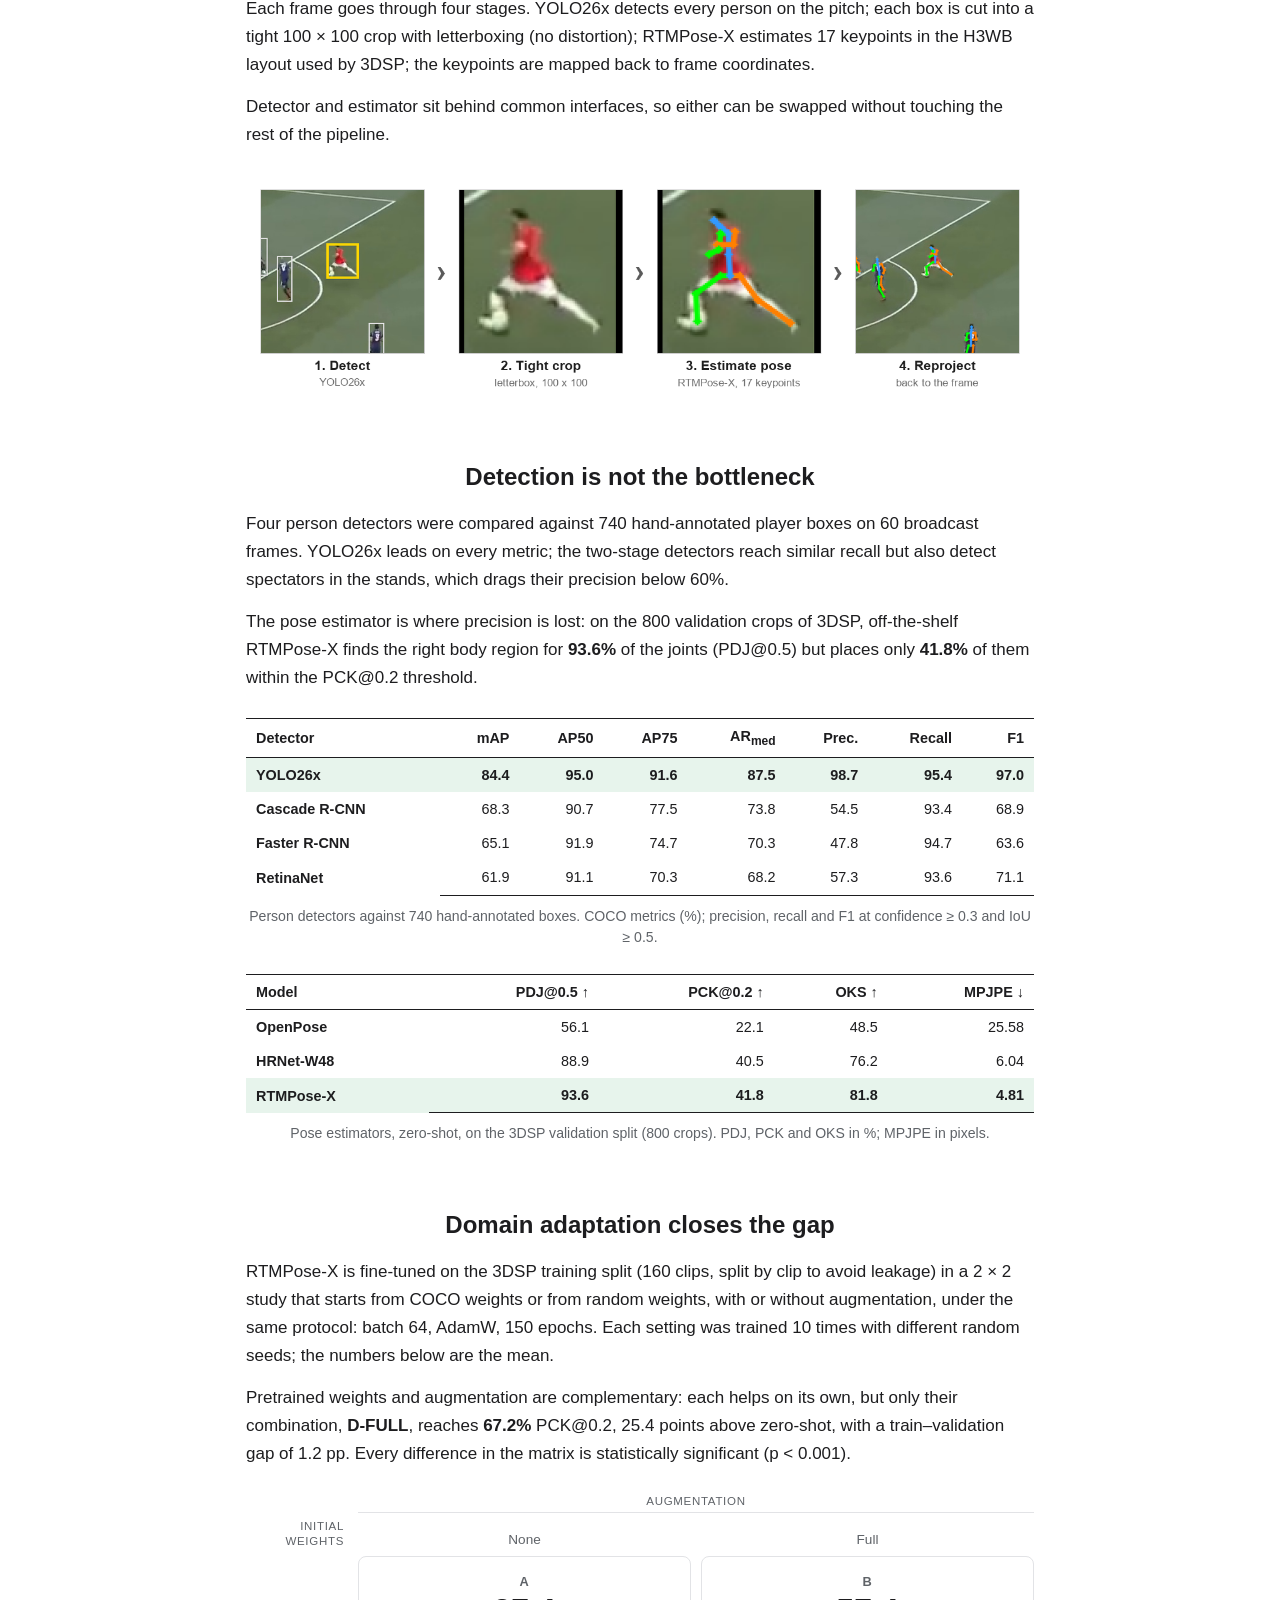
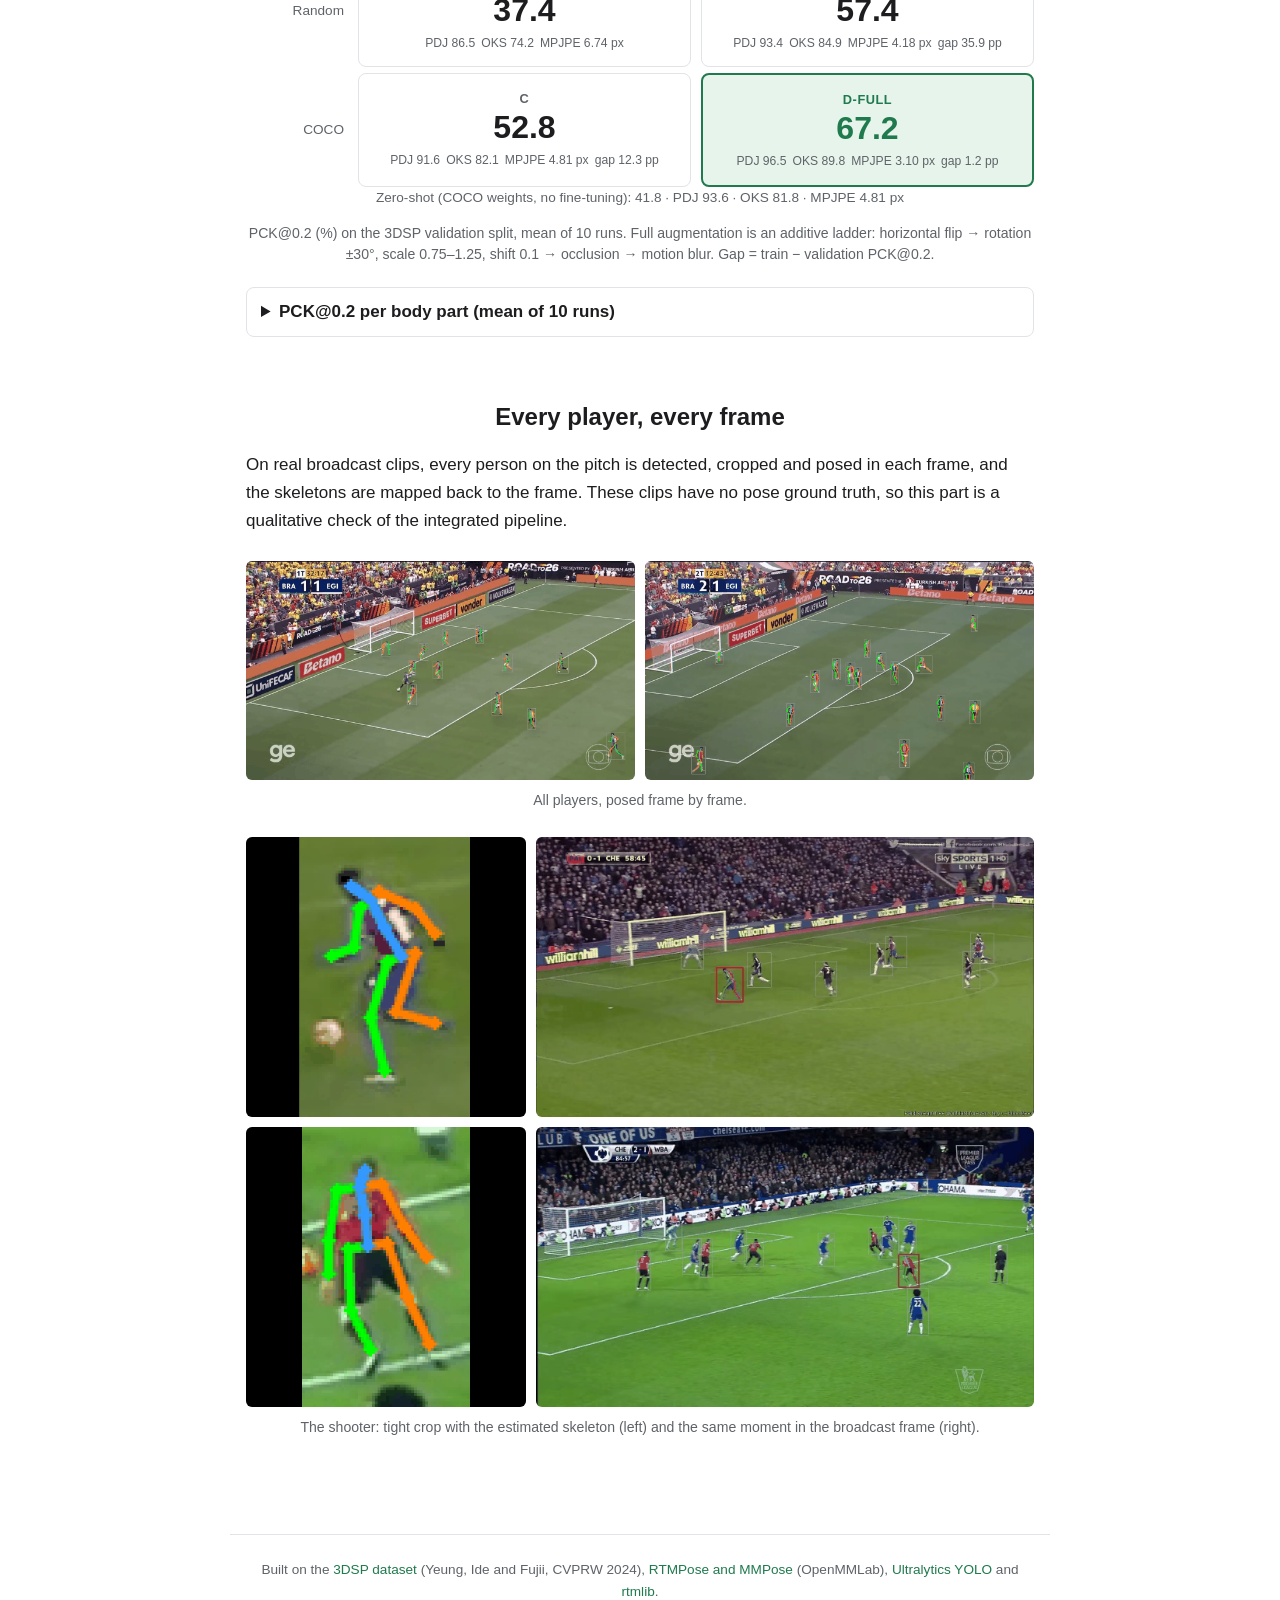
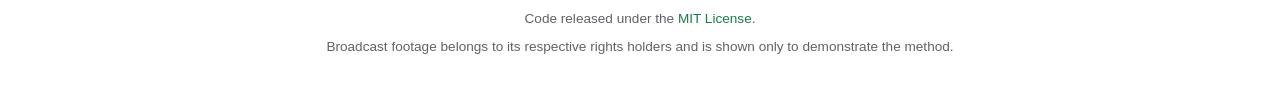
==== commit 10134110: "chore: renomeia o repositório para soccer-broadcast-pose Links do README (selos, página do projeto, " ====
--- a/docs/index.html
+++ b/docs/index.html
@@ -9,18 +9,18 @@
 
   <!-- Open Graph / Twitter: static on purpose (link-preview crawlers do not run JavaScript). -->
   <meta property="og:type" content="website">
-  <meta property="og:site_name" content="football-orient-pose">
-  <meta property="og:url" content="https://wagnervic.github.io/football-orient-pose/">
+  <meta property="og:site_name" content="soccer-broadcast-pose">
+  <meta property="og:url" content="https://wagnervic.github.io/soccer-broadcast-pose/">
   <meta property="og:title" content="A Quantitative Pipeline for Soccer Player Pose Estimation in Broadcast Video">
   <meta property="og:description" content="The bottleneck is localization, not detection: domain adaptation raises PCK@0.2 of RTMPose-X from 41.8% to 67.2% on broadcast soccer. Accepted at WVC 2026.">
-  <meta property="og:image" content="https://wagnervic.github.io/football-orient-pose/static/images/og-preview.jpg">
+  <meta property="og:image" content="https://wagnervic.github.io/soccer-broadcast-pose/static/images/og-preview.jpg">
   <meta property="og:image:width" content="1200">
   <meta property="og:image:height" content="630">
   <meta property="og:image:alt" content="Soccer players on a broadcast pitch, each overlaid with an estimated colored skeleton.">
   <meta name="twitter:card" content="summary_large_image">
   <meta name="twitter:title" content="A Quantitative Pipeline for Soccer Player Pose Estimation in Broadcast Video">
   <meta name="twitter:description" content="The bottleneck is localization, not detection: domain adaptation raises PCK@0.2 of RTMPose-X from 41.8% to 67.2% on broadcast soccer. Accepted at WVC 2026.">
-  <meta name="twitter:image" content="https://wagnervic.github.io/football-orient-pose/static/images/og-preview.jpg">
+  <meta name="twitter:image" content="https://wagnervic.github.io/soccer-broadcast-pose/static/images/og-preview.jpg">
   <meta name="twitter:image:alt" content="Soccer players on a broadcast pitch, each overlaid with an estimated colored skeleton.">
 
   <link rel="icon" href="data:image/svg+xml,%3Csvg xmlns='http://www.w3.org/2000/svg' viewBox='0 0 32 32'%3E%3Ccircle cx='16' cy='16' r='14' fill='%231f7a4d'/%3E%3Ccircle cx='16' cy='9' r='3' fill='white'/%3E%3Cpath d='M16 12v9M10 15h12M16 21l-4 6M16 21l4 6' stroke='white' stroke-width='2.4' stroke-linecap='round'/%3E%3C/svg%3E">
